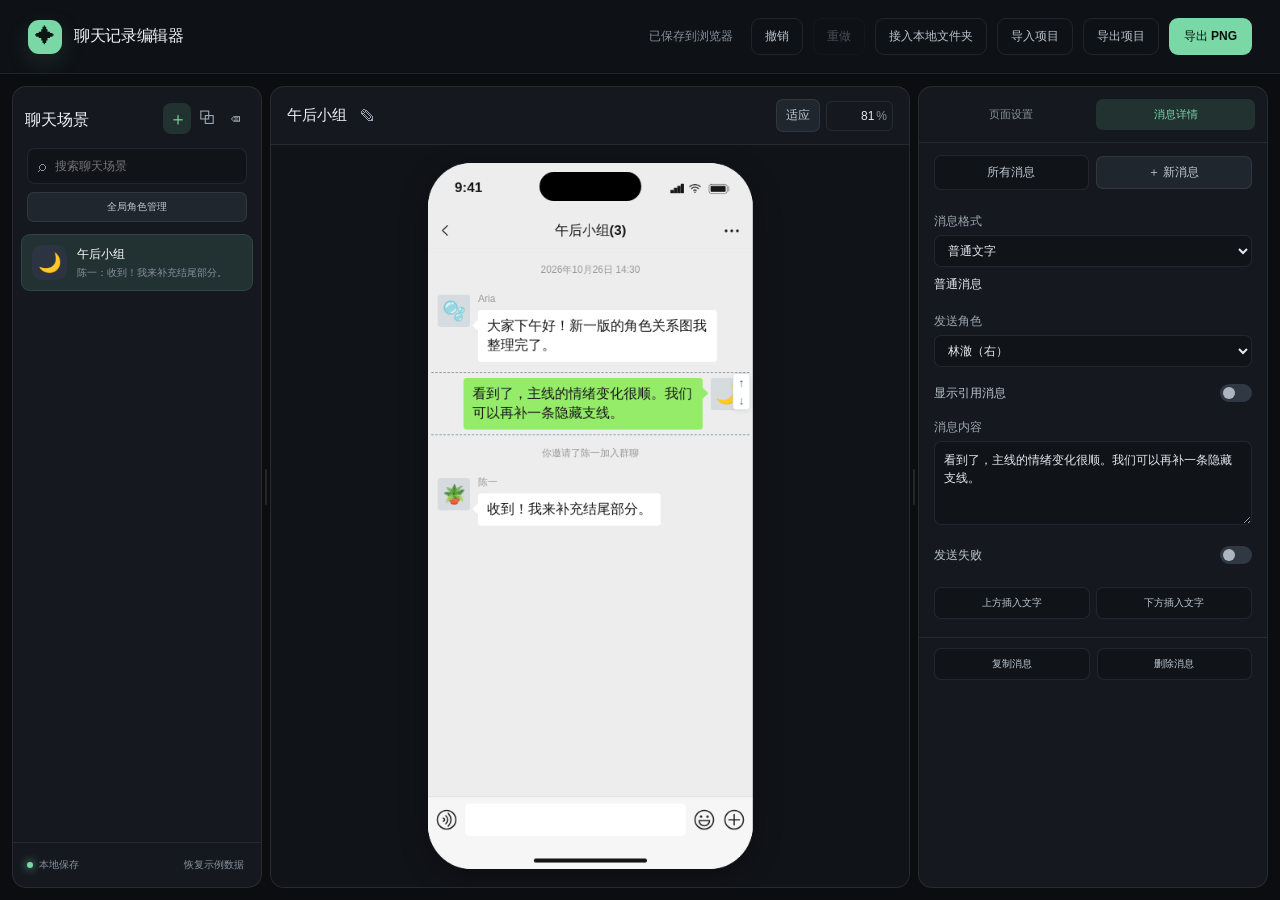
==== chat-editor.html @ 4ddc5165 "feat: publish local chat editor" ====
<!doctype html>
<html lang="zh-CN">
  <head>
    <meta charset="UTF-8" />
    <meta name="viewport" content="width=device-width, initial-scale=1.0" />
    <meta name="theme-color" content="#12161c" />
    <title>聊天记录编辑器 · 本地版</title>
    <link rel="stylesheet" href="./chat-editor.css" />
  </head>
  <body>
    <div id="chat-editor" class="theme-wechat">
      <header class="topbar">
        <div class="brand-lockup">
          <div class="brand-mark">✦</div>
          <div>
            <div class="brand-title">聊天记录编辑器</div>
          </div>
        </div>
        <div class="topbar-actions">
          <span class="save-state" id="save-state">已保存到浏览器</span>
          <button class="ghost-button" id="undo-button" type="button" title="撤销（⌘Z）">撤销</button>
          <button class="ghost-button" id="redo-button" type="button" title="重做（⌘⇧Z）">重做</button>
          <button class="ghost-button" id="connect-project-button" type="button">接入本地文件夹</button>
          <button class="ghost-button" id="import-button" type="button">导入项目</button>
          <button class="ghost-button" id="export-button" type="button">导出项目</button>
          <button class="primary-button" id="export-png-button" type="button">导出 PNG</button>
          <input id="import-file" type="file" accept=".json,.zip,application/json,application/zip" hidden />
        </div>
      </header>

      <main class="workspace">
        <aside class="sidebar panel">
          <div class="panel-heading">
            <div>
              <h2>聊天场景</h2>
            </div>
            <div class="panel-heading-actions"><button class="icon-button accent-icon" id="add-chat" type="button" title="新建聊天">＋</button><button class="icon-button" id="duplicate-chat" type="button" title="复制聊天场景">⧉</button><button class="icon-button" id="delete-chat" type="button" title="删除聊天场景">⌫</button></div>
          </div>
          <div class="sidebar-tools">
            <label class="search-box">
              <span>⌕</span>
              <input id="chat-search" type="search" placeholder="搜索聊天场景" />
            </label>
            <button class="soft-button global-character-button" id="open-global-characters" type="button">全局角色管理</button>
          </div>
          <div id="chat-list" class="chat-list"></div>
          <div class="sidebar-footer">
            <div class="local-note"><span class="status-dot"></span><span>本地保存</span></div>
            <button class="text-button danger-text" id="reset-button" type="button">恢复示例数据</button>
          </div>
        </aside>

        <div class="panel-resizer" data-resize="left" role="separator" aria-label="调整场景栏宽度" aria-orientation="vertical" tabindex="0"></div>
        <section class="stage panel">
          <div class="stage-header"><div class="scene-title-lockup"><h2 id="inspector-chat-title">午后小组</h2><button class="icon-button" id="rename-scene" type="button" aria-label="修改聊天名称">✎</button></div><div class="preview-tools">
              <button class="soft-button" id="fit-preview" type="button">适应</button><label class="zoom-control"><input id="zoom-input" type="number" min="25" max="125" step="5" value="100" aria-label="缩放百分比" /><span>%</span></label>
          </div></div>
          <div class="preview-area">
            <div class="preview-canvas">
            <div id="preview-shell" class="preview-shell">
              <div class="device-frame" aria-label="手机聊天预览">
                <div class="mobile-statusbar" aria-hidden="true">
                  <span class="status-connectivity"><svg viewBox="0 0 20 14"><path d="M1 13V10h3v3zm5 0V7h3v6zm5 0V4h3v9zm5 0V1h3v12z" fill="currentColor"/></svg><svg viewBox="0 0 20 16"><path d="M2 5a12 12 0 0 1 16 0M5 8a8 8 0 0 1 10 0M8 11a3 3 0 0 1 4 0"/><circle cx="10" cy="14" r="1" fill="currentColor" stroke="none"/></svg></span>
                  <span id="preview-clock" class="preview-clock">9:41</span><span class="dynamic-island"></span>
                  <span class="status-battery"><svg viewBox="0 0 29 14"><rect x="1" y="1" width="24" height="12" rx="2.6" opacity=".5"/><rect id="battery-fill" x="3" y="3" width="20" height="8" rx="1" fill="currentColor" stroke="none"/><path d="M27 4v6" opacity=".6"/></svg></span>
                </div>
                <div id="chat-window" class="chat-window">
                  <div class="chat-topbar">
                    <div class="imessage-contact" aria-hidden="true"><span id="imessage-contact-avatar"></span><span class="imessage-contact-name"><b id="imessage-contact-title"></b><span>›</span></span></div>
                    <span class="chat-back" aria-hidden="true"><svg viewBox="0 0 24 24"><path d="m15 3-9 9 9 9"/></svg></span>
                    <div class="chat-heading">
                      <div class="chat-title-row"><strong id="preview-chat-title">午后小组</strong><span id="preview-chat-count" class="member-count">(3)</span></div>
                      <span id="preview-chat-subtitle" class="qq-chat-status">在线</span>
                    </div>
                    <span class="wechat-header-actions" aria-hidden="true"><svg viewBox="0 0 24 24"><circle cx="5" cy="12" r="1.7"/><circle cx="12" cy="12" r="1.7"/><circle cx="19" cy="12" r="1.7"/></svg></span>
                    <span class="qq-header-actions" aria-hidden="true"><svg viewBox="0 0 24 24"><path d="M4 6h16M4 12h16M4 18h16"/></svg></span>
                  </div>
                  <div id="messages" class="messages" aria-live="polite"></div>
                  <form class="wechat-composer" data-composer>
                    <span class="native-icon"><svg viewBox="0 0 28 28"><circle cx="14" cy="14" r="11.5"/><path d="M10 12q3 2 0 4m3-7q5 5 0 10m3-13q7 8 0 16"/></svg></span>
                    <input class="native-input" data-composer-input aria-label="微信消息输入" autocomplete="off" />
                    <span class="native-icon"><svg viewBox="0 0 28 28"><circle cx="14" cy="14" r="11.5"/><circle class="solid" cx="10" cy="10" r="1.6"/><circle class="solid" cx="18" cy="10" r="1.6"/><path d="M7.5 15h13a6.5 6.5 0 0 1-13 0Z"/></svg></span>
                    <span class="native-icon composer-plus"><svg viewBox="0 0 28 28"><circle cx="14" cy="14" r="11.5"/><path d="M14 7.5v13M7.5 14h13"/></svg></span><button class="native-send" type="submit" hidden>发送</button>
                  </form>
                  <form class="qq-composer" data-composer>
                    <div class="qq-input-row"><input class="qq-input" data-composer-input aria-label="QQ消息输入" autocomplete="off" /><button class="native-send" type="submit" hidden>发送</button></div>
                    <div class="qq-input-tools">
                      <span class="native-icon"><svg viewBox="0 0 28 28"><rect x="10" y="3" width="8" height="15" rx="4"/><path d="M6 13v2a8 8 0 0 0 16 0v-2M14 23v4"/></svg></span>
                      <span class="native-icon"><svg viewBox="0 0 28 28"><rect x="3" y="4" width="22" height="20" rx="4"/><circle cx="10" cy="10" r="2.1"/><path d="m4 21 7-7 4 4 5-5 5 6"/></svg></span>
                      <span class="native-icon"><svg viewBox="0 0 28 28"><path d="M10 4h8l2 3h3a2 2 0 0 1 2 2v14a2 2 0 0 1-2 2H5a2 2 0 0 1-2-2V9a2 2 0 0 1 2-2h3Z"/><circle cx="14" cy="16" r="5"/></svg></span>
                      <span class="native-icon"><svg viewBox="0 0 28 28"><rect x="4" y="3" width="20" height="23" rx="3"/><path d="m4 10 10 5 10-5"/><circle cx="14" cy="15" r="2.3" fill="var(--chrome-bg)"/></svg></span>
                      <span class="native-icon"><svg viewBox="0 0 28 28"><circle cx="14" cy="14" r="11.5"/><path d="M9 9v4m10-4v4M8 18q6 6 12 0"/></svg></span>
                      <span class="native-icon"><svg viewBox="0 0 28 28"><circle cx="14" cy="14" r="11.5"/><path d="M14 7v14M7 14h14"/></svg></span>
                    </div>
                  </form>
                  <form class="imessage-composer" data-composer><span class="imessage-add" aria-hidden="true">＋</span><div class="imessage-input-wrap"><input data-composer-input class="imessage-input" aria-label="iMessage 消息输入" placeholder="iMessage" autocomplete="off" /><span class="imessage-audio" aria-hidden="true"><svg viewBox="0 0 24 24"><path d="M3 10v4m4-7v10m4-14v18m4-16v14m4-11v8m4-6v4"/></svg></span><button class="native-send" type="submit" hidden aria-label="发送">↑</button></div></form>
                </div>
                <div class="mobile-safe-area" aria-hidden="true"><span></span></div>
              </div>
            </div>
            </div>
          </div>

        </section>

        <div class="panel-resizer" data-resize="right" role="separator" aria-label="调整编辑栏宽度" aria-orientation="vertical" tabindex="0"></div>
        <aside class="inspector panel">
          <div class="inspector-tabs"><button class="inspector-tab" data-inspector-tab="settings" type="button">页面设置</button><button class="inspector-tab active" data-inspector-tab="message" type="button">消息详情</button></div>
          <div id="message-list-tools" class="message-list-tools"><button class="outline-button" id="open-message-list" type="button">所有消息</button><button class="soft-button" id="add-text-message" type="button">＋ 新消息</button></div>
          <div id="inspector-content" class="inspector-content"></div>
          <div id="settings-footer" class="settings-footer" hidden><button class="outline-button" id="open-character-list" type="button">角色管理</button></div>
        </aside>
      </main>
      <div id="character-modal" class="character-modal" hidden>
        <div class="character-modal-backdrop" data-character-modal-close></div>
        <section class="character-modal-card" role="dialog" aria-modal="true" aria-labelledby="character-modal-title">
          <div class="character-modal-head"><div><h2 id="character-modal-title">角色详情</h2></div><button class="icon-button" data-character-modal-close type="button" aria-label="关闭">×</button></div>
          <div id="character-modal-content"></div>
        </section>
      </div>
      <div id="global-character-modal" class="character-modal" hidden>
        <div class="character-modal-backdrop" data-global-character-close></div>
        <section class="character-modal-card global-character-card" role="dialog" aria-modal="true" aria-labelledby="global-character-title">
          <div class="character-modal-head"><h2 id="global-character-title">全局角色管理</h2><button class="icon-button" data-global-character-close type="button" aria-label="关闭">×</button></div>
          <div id="global-character-list"></div>
          <button class="primary-button global-character-add" id="global-add-character" type="button">＋ 新角色</button>
        </section>
      </div>
      <div id="scene-settings-modal" class="character-modal" hidden>
        <div class="character-modal-backdrop" data-scene-settings-close></div>
        <section class="character-modal-card scene-settings-card" role="dialog" aria-modal="true">
          <div class="character-modal-head"><h2>角色管理</h2><button class="icon-button" data-scene-settings-close type="button" aria-label="关闭">×</button></div>
          
          <div id="scene-settings-content"></div>
        </section>
      </div>
      <div id="message-list-modal" class="character-modal" hidden><div class="character-modal-backdrop" data-message-list-close></div><section class="character-modal-card message-list-card" role="dialog" aria-modal="true" aria-labelledby="message-list-title"><div class="character-modal-head"><h2 id="message-list-title">所有消息</h2><button class="icon-button" data-message-list-close type="button" aria-label="关闭">×</button></div><div class="message-list-actions"><button class="outline-button" id="message-list-select-mode" type="button">选择</button><label><input id="select-all-messages" type="checkbox" hidden /> 全选</label><button class="outline-button danger" id="delete-selected-messages" type="button">删除已选</button></div><div id="all-messages-list"></div></section></div>
      <div id="private-chat-modal" class="character-modal" hidden>
        <div class="character-modal-backdrop"></div>
        <section class="character-modal-card" role="dialog" aria-modal="true"><div class="character-modal-head"><h2>选择私聊角色</h2></div><p class="modal-copy">取消勾选要移出的角色，保留 1–2 位。</p><div id="private-chat-content"></div><div class="button-row"><button class="outline-button" data-private-cancel type="button">取消</button><button class="primary-button" data-private-confirm type="button">确定</button></div></section>
      </div>
      <div id="editor-modal" class="character-modal editor-modal" hidden>
        <div class="character-modal-backdrop" data-editor-modal-close></div>
        <section class="character-modal-card editor-modal-card" role="dialog" aria-modal="true" aria-labelledby="editor-modal-title">
          <div class="character-modal-head"><h2 id="editor-modal-title">提示</h2><button class="icon-button" data-editor-modal-close type="button" aria-label="关闭">×</button></div>
          <div id="editor-modal-content"></div>
          <div id="editor-modal-actions" class="button-row"></div>
        </section>
      </div>
      <div id="png-preview-modal" class="character-modal png-preview-modal" hidden>
        <div class="character-modal-backdrop" data-png-preview-close></div>
        <section class="character-modal-card png-preview-card" role="dialog" aria-modal="true" aria-labelledby="png-preview-title">
          <div class="character-modal-head"><h2 id="png-preview-title">PNG 预览</h2><button class="icon-button" data-png-preview-close type="button" aria-label="关闭">×</button></div>
          <div class="png-preview-frame"><img id="png-preview-image" alt="PNG 预览" /></div>
          <div class="button-row"><button class="outline-button" data-png-preview-close type="button">返回编辑</button><button class="primary-button" id="download-png-confirm" type="button">保存 PNG</button></div>
        </section>
      </div>
      <div id="export-modal" class="character-modal export-modal" hidden>
        <div class="character-modal-backdrop" data-export-modal-close></div>
        <section class="character-modal-card export-card" role="dialog" aria-modal="true" aria-labelledby="export-modal-title">
          <div class="character-modal-head"><h2 id="export-modal-title">导出图片</h2><button class="icon-button" data-export-modal-close type="button" aria-label="关闭">×</button></div>
          <div class="export-mode-row">
            <button class="export-mode active" data-export-kind="single" type="button">单页 PNG</button>
            <button class="export-mode" data-export-kind="pages" type="button">连续截图</button>
            <button class="export-mode" data-export-kind="long" type="button">完整长图</button>
          </div>
          <div id="export-status" class="export-status"></div>
          <div id="export-pages" class="export-pages" hidden></div>
          <div class="export-actions"><button class="outline-button" data-export-modal-close type="button">返回编辑</button><button class="outline-button" id="export-reset-offsets" type="button" hidden>恢复自动分页</button><button class="primary-button" id="export-run" type="button">生成预览</button><button class="primary-button" id="export-download-single" type="button" hidden>保存 PNG</button><button class="primary-button" id="export-download-zip" type="button" hidden>保存 ZIP</button><button class="primary-button" id="export-download-long" type="button" hidden>保存长图</button></div>
        </section>
      </div>
      <div id="export-detail-modal" class="character-modal export-detail-modal" hidden>
        <div class="character-modal-backdrop" data-export-detail-close></div>
        <section class="character-modal-card export-detail-card" role="dialog" aria-modal="true" aria-labelledby="export-detail-title">
          <div class="character-modal-head"><h2 id="export-detail-title">截图预览</h2><div class="export-detail-navigation"><button class="icon-button" id="export-detail-prev" type="button" aria-label="上一张">‹</button><button class="icon-button" id="export-detail-next" type="button" aria-label="下一张">›</button><button class="icon-button" data-export-detail-close type="button" aria-label="关闭">×</button></div></div>
          <div id="export-detail-viewport" class="export-detail-viewport"><div id="export-live-preview" class="export-live-preview"></div></div>
          <div class="export-detail-actions"><button class="outline-button" data-export-detail-close type="button">返回缩略图</button><button class="primary-button" id="export-apply-position" type="button">应用当前位置</button></div>
        </section>
      </div>
    </div>
    <script src="./vendor/html2canvas/html2canvas.min.js"></script>
    <script src="./vendor/jszip/jszip.min.js"></script>
    <script src="./chat-editor.js"></script>
  </body>
</html>
---- chat-editor.css ----
:root {
  color-scheme: dark;
  font-family: Inter, ui-sans-serif, -apple-system, BlinkMacSystemFont, "PingFang SC", "Microsoft YaHei", sans-serif;
  background: #0b0d10;
  color: #eef2f6;
  font-synthesis: none;
}

* { box-sizing: border-box; }
body { margin: 0; min-width: 940px; background: #0b0d10; }
button, input, textarea, select { font: inherit; }
button { cursor: pointer; }

#chat-editor {
  --accent: #79d8a6;
  --accent-strong: #4caf7d;
  --accent-soft: rgba(121, 216, 166, .13);
  --app-bg: #0b0d10;
  --panel-bg: #15191f;
  --panel-raised: #1b2129;
  --panel-border: rgba(255,255,255,.08);
  --muted: #87909c;
  min-height: 100vh;
  background: var(--app-bg);
}


.topbar { height: 74px; display: flex; align-items: center; justify-content: space-between; padding: 0 28px; border-bottom: 1px solid var(--panel-border); background: rgba(15,18,23,.9); }
.brand-lockup, .topbar-actions, .stage-toolbar, .stage-tools, .panel-heading, .chat-title-row, .sidebar-footer, .message-actions { display: flex; align-items: center; }
.brand-lockup { gap: 12px; }
.brand-mark { width: 34px; height: 34px; display: grid; place-items: center; border-radius: 11px; color: #0c1711; background: var(--accent); font-size: 20px; box-shadow: 0 8px 24px var(--accent-soft); }
.brand-title { font-weight: 800; letter-spacing: -.02em; }
.brand-subtitle, .eyebrow { color: var(--muted); font-size: 10px; letter-spacing: .15em; font-weight: 700; }
.topbar-actions { gap: 10px; }
.save-state { color: var(--muted); font-size: 12px; margin-right: 8px; }
.ghost-button, .primary-button, .soft-button, .icon-button, .text-button { border: 0; color: inherit; transition: .18s ease; }
.ghost-button { padding: 9px 13px; border: 1px solid var(--panel-border); border-radius: 9px; background: transparent; color: #b9c2cc; font-size: 12px; }
.ghost-button:hover, .icon-button:hover { background: rgba(255,255,255,.08); color: #fff; }
.primary-button { padding: 10px 15px; border-radius: 9px; color: #08110b; background: var(--accent); font-size: 12px; font-weight: 800; }
.primary-button:hover { background: #a2ebbf; transform: translateY(-1px); }
.workspace { height: calc(100dvh - 74px); min-height: 500px; display: grid; grid-template-columns: var(--left-width, 250px) 8px minmax(340px, 1fr) 8px var(--right-width, 350px); padding: 12px; }
.panel { background: var(--panel-bg); border: 1px solid var(--panel-border); border-radius: 14px; overflow: hidden; }
.sidebar, .inspector { display: flex; flex-direction: column; min-height: 0; }
.panel-heading { padding: 16px 12px 14px; justify-content: space-between; }
h1, h2, p { margin: 0; }
h1 { font-size: 19px; letter-spacing: -.02em; }
h2 { font-size: 16px; margin-top: 4px; }
.icon-button { width: 31px; height: 31px; display: grid; place-items: center; border-radius: 8px; background: transparent; color: #9ba5b1; font-size: 18px; }
.accent-icon { background: var(--accent-soft); color: var(--accent); }
.sidebar-tools { padding: 0 14px 12px; }
.search-box { display: flex; align-items: center; gap: 7px; padding: 8px 10px; border: 1px solid var(--panel-border); border-radius: 8px; color: var(--muted); background: #101318; }
.search-box input { width: 100%; border: 0; outline: 0; color: #e5eaf0; background: transparent; font-size: 12px; }
.global-character-button { width: 100%; margin-top: 8px; }
.chat-list { flex: 1; overflow-y: auto; padding: 0 8px; }
.chat-card { display: flex; align-items: center; gap: 10px; padding: 10px; margin-bottom: 3px; border-radius: 9px; color: #bdc6d0; text-align: left; border: 1px solid transparent; background: transparent; }
.chat-card:hover { background: rgba(255,255,255,.045); }
.chat-card.active { color: #fff; border-color: var(--accent-soft); background: var(--accent-soft); }
.avatar { width: 35px; height: 35px; display: grid; flex: 0 0 auto; place-items: center; overflow: hidden; border-radius: 10px; background: #2b3440; font-size: 19px; }
.avatar.small { width: 28px; height: 28px; border-radius: 8px; font-size: 15px; }
.avatar img { width: 100%; height: 100%; object-fit: cover; }
.chat-card-copy { min-width: 0; flex: 1; }
.chat-card-title { overflow: hidden; font-size: 12px; font-weight: 700; text-overflow: ellipsis; white-space: nowrap; }
.chat-card-meta { overflow: hidden; margin-top: 3px; color: var(--muted); font-size: 10px; text-overflow: ellipsis; white-space: nowrap; }
.sidebar-footer { justify-content: space-between; gap: 8px; padding: 12px 14px; border-top: 1px solid var(--panel-border); }
.local-note { display: flex; align-items: center; gap: 6px; color: var(--muted); font-size: 10px; }
.status-dot { width: 6px; height: 6px; border-radius: 50%; background: var(--accent); box-shadow: 0 0 9px var(--accent); }
.text-button { padding: 3px; background: transparent; color: var(--muted); font-size: 10px; }
.text-button:hover { color: #fff; }
.danger-text:hover { color: #ff8e8e; }

.stage { position: relative; display: flex; flex-direction: column; min-width: 0; }
.stage-toolbar { justify-content: space-between; padding: 18px 21px; border-bottom: 1px solid var(--panel-border); }
.stage-tools { gap: 7px; }
.zoom-control { display: flex; align-items: center; gap: 8px; margin-right: 8px; color: var(--muted); font-size: 10px; }
.zoom-control input { width: 92px; accent-color: var(--accent); }
.zoom-control output { width: 34px; color: #cbd3db; text-align: right; }
/* Native chat surfaces, measured against Tencent's App Store screenshots. */
.preview-area { --preview-scale: 1; display: flex; flex: 1; min-height: 0; margin-top: 54px; overflow: auto; overflow-anchor: none; background: #101318; overscroll-behavior: contain; }
.preview-canvas { flex: 1 0 auto; display: grid; place-items: center; min-width: calc(402px * var(--preview-scale) + 36px); min-height: calc(874px * var(--preview-scale) + 36px); padding: 18px; }
.preview-shell { width: calc(402px * var(--preview-scale)); height: calc(874px * var(--preview-scale)); }
.preview-shell > .device-frame { transform: scale(var(--preview-scale)); transform-origin: top left; }
.device-frame { --chrome-bg: #ededed; --native-bg: #ededed; --native-radius: 4px; width: 402px; height: 874px; border-radius: 54px; display: flex; flex-direction: column; overflow: hidden; color: #181818; background: var(--chrome-bg); font-family: -apple-system, BlinkMacSystemFont, "PingFang SC", "Microsoft YaHei", sans-serif; box-shadow: 0 8px 36px #0005; color-scheme: light; }
.mobile-statusbar { position: relative; height: 62px; flex: none; background: var(--chrome-bg); font-size: 16px; font-weight: 600; }
.status-connectivity, .status-battery { display: flex; align-items: center; gap: 4px; }
.status-battery { justify-self: end; font-weight: 400; }
.mobile-statusbar svg { height: 12px; width: 17px; stroke: currentColor; stroke-width: 1.7; fill: none; stroke-linecap: round; }
.status-battery svg { width: 27px; height: 13px; stroke-width: 1; }
.chat-window { display: flex; flex: 1; flex-direction: column; min-height: 0; background: var(--native-bg); }
.chat-topbar { position: relative; display: flex; align-items: center; height: 44px; flex: none; padding: 0 14px; background: var(--chrome-bg); border-bottom: 1px solid #00000004; }
.chat-back { display: flex; align-items: center; flex: none; }
.chat-back svg { width: 16px; height: 23px; fill: none; stroke: currentColor; stroke-width: 1.7; stroke-linecap: round; stroke-linejoin: round; }
.chat-heading { min-width: 0; }
.chat-title-row { display: flex; align-items: center; gap: 0; }
.chat-title-row strong { overflow: hidden; text-overflow: ellipsis; white-space: nowrap; font-size: 17px; font-weight: 600; }
.member-count { flex: none; font-size: 17px; font-weight: 600; }
.wechat-header-actions, .qq-header-actions { display: flex; align-items: center; flex: none; margin-left: auto; }
.wechat-header-actions svg { width: 24px; height: 24px; fill: currentColor; }
.qq-header-actions svg { width: 25px; height: 25px; fill: none; stroke: currentColor; stroke-width: 1.7; stroke-linecap: round; }
.qq-header-actions, .qq-chat-status { display: none; }
.messages { min-height: 0; flex: 1; overflow-y: auto; padding: 14px 12px 24px; background-color: var(--native-bg); scrollbar-width: none; }
.messages::-webkit-scrollbar { display: none; }
.messages.wallpaper-none { background-image: none; }
.messages.wallpaper-dots { background-image: radial-gradient(#00000012 .7px, transparent .7px); background-size: 16px 16px; }
.messages.wallpaper-soft { background-image: linear-gradient(145deg, #ffffff45, #00000006); }
.bubble-row { position: relative; display: flex; align-items: flex-start; gap: 10px; margin: 0 0 20px; }
.bubble-row.right { flex-direction: row-reverse; }
.messages .avatar.small { width: 40px; height: 40px; font-size: 23px; border-radius: 4px; background: #d5dbdf; }
.messages .avatar-placeholder { display: none; }
.bubble-wrap { min-width: 0; max-width: calc(100% - 100px); }
.bubble-row.right .bubble-wrap { display: flex; align-items: flex-end; flex-direction: column; }
.sender-name { margin: -3px 0 5px; color: #999; font-size: 12px; line-height: 17px; }
.bubble { position: relative; width: fit-content; max-width: 100%; min-height: 40px; padding: 8px 11px; border-radius: var(--bubble-radius, var(--native-radius)); background: var(--bubble-bg, #fff); color: var(--bubble-text, #181818); white-space: pre-wrap; overflow-wrap: anywhere; font-size: var(--message-size, 17px); line-height: 24px; font-weight: 400; box-shadow: none; }
.time-divider, .system-notice { display: flex; justify-content: center; margin: 3px 0 22px; color: #999; font-size: 12px; line-height: 18px; text-align: center; }
.system-notice { padding: 0 24px; }
.system-notice span { background: none; }
.message-select { cursor: pointer; }
.message-select:hover .bubble { outline: 1px dashed #77869070; outline-offset: 3px; }
.message-select.selected .bubble { outline: none; }
.time-divider:hover span, .system-notice:hover span { outline: 1px dashed #778690a0; outline-offset: 4px; }
.native-icon { display: flex; align-items: center; justify-content: center; flex: none; color: #242424; }
.native-icon svg { width: 28px; height: 28px; fill: none; stroke: currentColor; stroke-width: 1.6; stroke-linecap: round; stroke-linejoin: round; }
.native-icon .solid { fill: currentColor; stroke: none; }
.wechat-composer { height: 56px; flex: none; display: flex; align-items: center; gap: 9px; padding: 7px 9px; border-top: 1px solid #dedede; background: #f6f6f6; }
.native-input { flex: 1; height: 40px; min-width: 0; padding: 0 10px; border: 0; outline: 0; border-radius: 5px; color: #181818; background: #fff; font-size: 17px; }
.qq-composer { display: none; }
.mobile-safe-area { display: flex; justify-content: center; align-items: flex-end; height: 34px; padding-bottom: 8px; flex: none; background: #f6f6f6; }
.mobile-safe-area > span { width: 140px; height: 5px; border-radius: 3px; background: #141414; }
.stage-footer { display: flex; align-items: center; justify-content: space-between; gap: 12px; padding: 13px 18px; border-top: 1px solid var(--panel-border); }
.stage-hint { color: var(--muted); font-size: 10px; }
.message-actions { gap: 6px; }
.soft-button { padding: 7px 9px; border: 1px solid var(--panel-border); border-radius: 7px; background: #20262e; color: #bfc8d2; font-size: 10px; }
.soft-button:hover { border-color: var(--accent); color: #fff; background: var(--accent-soft); }
.stage-add-select { height: 30px; padding: 0 9px; border: 1px solid var(--panel-border); border-radius: 7px; outline: 0; color: #bec7d0; background: #20262e; font-size: 10px; }

.inspector-heading { display: flex; align-items: center; justify-content: space-between; gap: 10px; padding: 15px 16px; border-bottom: 1px solid var(--panel-border); }
.inspector-heading h2 { min-width: 0; overflow: hidden; text-overflow: ellipsis; white-space: nowrap; }
.inspector-tabs { display: flex; gap: 3px; padding: 0 12px 10px; border-bottom: 1px solid var(--panel-border); }
.inspector-tab { flex: 1; padding: 8px 5px; border: 0; border-radius: 7px; background: transparent; color: var(--muted); font-size: 11px; }
.inspector-tab:hover { color: #fff; }
.inspector-tab.active { color: var(--accent); background: var(--accent-soft); font-weight: 700; }
.inspector-content { flex: 1; overflow-y: auto; padding: 14px 15px 22px; }
.section { padding: 0 0 16px; margin-bottom: 16px; border-bottom: 1px solid var(--panel-border); }
.section:last-child { border-bottom: 0; }
.section-title { display: flex; align-items: center; justify-content: space-between; margin-bottom: 11px; color: #e9edf1; font-size: 11px; font-weight: 800; }
.field { display: block; margin: 9px 0; }
.field > span, .field-label { display: block; margin-bottom: 5px; color: #9da7b2; font-size: 10px; }
.input, .select, .textarea { width: 100%; border: 1px solid var(--panel-border); outline: 0; border-radius: 7px; background: #101419; color: #e5eaf0; font-size: 12px; }
.input, .select { height: 32px; padding: 0 9px; }
.textarea { min-height: 84px; padding: 9px; resize: vertical; line-height: 1.5; }
.input:focus, .select:focus, .textarea:focus { border-color: var(--accent); box-shadow: 0 0 0 3px var(--accent-soft); }
.two-col { display: grid; grid-template-columns: 1fr 1fr; gap: 8px; }
.theme-picker { display: grid; grid-template-columns: 1fr 1fr; gap: 7px; }
.theme-choice { padding: 9px; border: 1px solid var(--panel-border); border-radius: 8px; color: #bbc4cd; background: #101419; text-align: left; font-size: 11px; }
.theme-choice strong { display: block; margin-bottom: 4px; color: #fff; font-size: 12px; }
.theme-choice.active { border-color: var(--accent); background: var(--accent-soft); }
.theme-chip { display: inline-block; width: 7px; height: 7px; margin-right: 5px; border-radius: 50%; background: var(--chip); }
.range-row { display: grid; grid-template-columns: 1fr 40px; align-items: center; gap: 8px; }
.range-row input[type=range] { width: 100%; accent-color: var(--accent); }
.range-value { color: var(--accent); font-size: 10px; text-align: right; }
.toggle-row { display: flex; align-items: center; justify-content: space-between; gap: 10px; padding: 6px 0; color: #bbc4ce; font-size: 11px; }
.toggle { position: relative; width: 32px; height: 18px; }
.toggle input { opacity: 0; width: 0; height: 0; }
.toggle span { position: absolute; inset: 0; border-radius: 99px; background: #303943; transition: .15s; }
.toggle span::after { content: ""; position: absolute; width: 12px; height: 12px; top: 3px; left: 3px; border-radius: 50%; background: #adb6c0; transition: .15s; }
.toggle input:checked + span { background: var(--accent-strong); }
.toggle input:checked + span::after { transform: translateX(14px); background: #fff; }
.button-row { display: flex; gap: 7px; }
.button-row > button { flex: 1; }
.outline-button { padding: 8px; border: 1px solid var(--panel-border); border-radius: 7px; background: #101419; color: #bec7d0; font-size: 10px; }
.outline-button:hover { border-color: var(--accent); color: #fff; }
.outline-button.danger:hover { border-color: #ef7777; color: #ff9d9d; }
.character-card { padding: 10px; margin-bottom: 8px; border: 1px solid var(--panel-border); border-radius: 9px; background: #101419; }
.character-card-head { display: flex; align-items: center; justify-content: space-between; margin-bottom: 8px; }
.character-identity { display: flex; align-items: center; gap: 7px; min-width: 0; }
.character-identity strong { overflow: hidden; color: #e8edf2; font-size: 11px; text-overflow: ellipsis; white-space: nowrap; }
.delete-mini { border: 0; background: transparent; color: #77818d; font-size: 13px; }
.delete-mini:hover { color: #ff8c8c; }
.color-input { width: 100%; height: 30px; padding: 2px; border: 1px solid var(--panel-border); border-radius: 7px; background: #101419; }
.empty-state { padding: 25px 10px; color: var(--muted); text-align: center; font-size: 11px; line-height: 1.6; }
.callout { padding: 9px 10px; border-radius: 7px; color: #9da8b2; background: var(--accent-soft); font-size: 10px; line-height: 1.5; }
.character-list { display: flex; flex-direction: column; gap: 5px; }
.character-list-row { display: flex; align-items: center; gap: 8px; min-height: 48px; padding: 7px 8px; border: 1px solid var(--panel-border); border-radius: 8px; background: #101419; cursor: pointer; }
.character-list-row:hover { border-color: var(--accent); background: var(--accent-soft); }
.character-list-name { min-width: 0; flex: 1; }
.character-list-name strong, .character-list-name small { display: block; overflow: hidden; text-overflow: ellipsis; white-space: nowrap; }
.character-list-name strong { color: #e8edf2; font-size: 11px; }
.character-list-name small { margin-top: 2px; color: var(--muted); font-size: 9px; }
.compact-toggle { position: relative; width: 27px; height: 16px; flex: 0 0 auto; }
.compact-toggle input { opacity: 0; width: 0; height: 0; }
.compact-toggle span { position: absolute; inset: 0; border-radius: 99px; background: #303943; }
.compact-toggle span::after { content: ""; position: absolute; top: 3px; left: 3px; width: 10px; height: 10px; border-radius: 50%; background: #adb6c0; transition: .15s; }
.compact-toggle input:checked + span { background: var(--accent-strong); }
.compact-toggle input:checked + span::after { transform: translateX(11px); background: #fff; }
.side-toggle { width: 27px; height: 24px; padding: 0; border: 1px solid var(--panel-border); border-radius: 6px; color: #fff; background: transparent; font-size: 14px; }
.side-toggle.right { color: #95ec69; }
.theme-qq .side-toggle.right { color: #009fff; }
.failed-mark { position: absolute; top: 50%; right: -27px; display: flex; align-items: center; justify-content: center; width: 18px; height: 18px; transform: translateY(-50%); border-radius: 50%; color: #fff; background: #f04c42; font: 700 13px/18px -apple-system, sans-serif; text-align: center; }
.bubble-row.right .failed-mark { right: auto; left: -27px; }

.emoji-message { font-size: 43px; line-height: 1; }
.sticker-message { display: flex; flex-direction: column; align-items: center; gap: 2px; min-width: 92px; }
.sticker-art { font-size: 66px; line-height: 1; }
.sticker-message img { display: block; width: 120px; max-height: 150px; object-fit: contain; }
.media-message { position: relative; width: 170px; min-height: 100px; overflow: hidden; border-radius: 4px; background: transparent; }
.media-message img { display: block; width: 100%; max-height: 190px; object-fit: cover; }
.media-placeholder { display: grid; min-height: 100px; place-items: center; color: #7d8790; font-size: 12px; }
.play-mark { position: absolute; top: 50%; left: 50%; display: grid; width: 36px; height: 36px; place-items: center; transform: translate(-50%, -50%); border-radius: 50%; color: #fff; background: #0008; font-size: 17px; }
.poke-message { color: #6f7780; font-size: 13px; }
.voice-message { display: flex; align-items: center; gap: 10px; min-width: 72px; }
.voice-wave { width: 20px; height: 22px; fill: none; stroke: currentColor; stroke-width: 1.8; stroke-linecap: round; transform: none; }
.voice-message b { font-size: 15px; font-weight: 500; }
.voice-unread { position: absolute; right: -14px; top: 50%; width: 8px; height: 8px; transform: translateY(-50%); border-radius: 50%; background: #f04c42; }
.voice-transcript { max-width: 220px; margin-top: 8px; padding: 7px 9px; border-radius: 4px; color: #5c6871; background: #fff; font-size: 11px; line-height: 1.5; }
.upload-preview { max-width: 160px; max-height: 130px; overflow: hidden; margin: 8px 0; border-radius: 6px; }
.upload-preview img { display: block; width: 100%; object-fit: cover; }
.field-help { display: block; margin-top: 5px; color: var(--muted); font-size: 10px; line-height: 1.4; }
.character-modal[hidden] { display: none; }
.character-modal { position: fixed; z-index: 200; inset: 0; display: grid; place-items: center; }
.character-modal-backdrop { position: absolute; inset: 0; background: #0009; backdrop-filter: blur(5px); }
.character-modal-card { position: relative; width: min(390px, calc(100vw - 30px)); max-height: calc(100vh - 40px); overflow-y: auto; padding: 18px; border: 1px solid var(--panel-border); border-radius: 14px; background: var(--panel-bg); box-shadow: 0 24px 80px #0008; }
.character-modal-head { display: flex; align-items: flex-start; justify-content: space-between; margin-bottom: 16px; }
.character-detail-avatar { display: flex; justify-content: center; margin-bottom: 12px; }
.detail-avatar { width: 76px; height: 76px; border-radius: 14px; font-size: 42px; }

/* WeChat iOS: small uniform corners + short triangle on the avatar side. */
.theme-wechat .chat-heading { position: absolute; left: 46px; right: 46px; text-align: center; }
.theme-wechat .chat-title-row { justify-content: center; }
.theme-wechat .bubble::before { content: ""; position: absolute; top: 14px; left: -5px; width: 10px; height: 10px; background: var(--bubble-bg, #fff); transform: rotate(45deg); border-radius: 1px; }
.theme-wechat .bubble-row.right .bubble::before { right: -5px; left: auto; }

/* QQ iOS: white top bar, left-aligned name/status, blue rounded bubbles.
   The input is a full-width row ABOVE six monochrome action icons. */
.theme-qq .device-frame { --chrome-bg: #f5f5f5; --native-bg: #f1f1f1; --native-radius: 12px; }
.theme-qq .chat-topbar { height: 56px; padding: 0 14px; }
.theme-qq .chat-heading { margin-left: 13px; flex: 1; }
.theme-qq .chat-title-row { gap: 4px; }
.theme-qq .member-count { font-size: 15px; }
.theme-qq .chat-title-row strong { font-weight: 500; }
.theme-qq .qq-chat-status { display: block; font-size: 11px; line-height: 16px; margin-top: 1px; }
.theme-qq .device-frame[data-chat-type="private"] .qq-chat-status::before { content: ""; display: inline-block; width: 7px; height: 7px; margin-right: 4px; border-radius: 50%; background: #00d984; }
.theme-qq .wechat-header-actions { display: none; }
.theme-qq .qq-header-actions { display: flex; }
.theme-qq .messages .avatar.small { border-radius: 50%; }
.theme-qq .bubble { padding: 8px 12px; }
.theme-qq .wechat-composer { display: none; }
.theme-qq .qq-composer { display: flex; flex-direction: column; flex: none; gap: 13px; padding: 10px 12px 12px; background: #f5f5f5; }
.theme-qq .qq-input { width: 100%; min-width: 0; height: 38px; flex: 1; padding: 0 10px; border: 0; outline: 0; color: #181818; background: #fff; border-radius: 7px; font-size: 17px; }
.theme-qq .qq-input-tools { display: flex; align-items: center; justify-content: space-between; padding: 0 4px; }
.theme-qq .native-icon svg { width: 27px; height: 27px; stroke-width: 1.8; }
.theme-qq .mobile-safe-area { background: #f5f5f5; }

@media (max-width: 1180px) {
  body { min-width: 0; }
  #chat-editor { --left-width: 220px; --right-width: 310px; }
  .topbar { padding: 0 18px; }
  .save-state { display: none; }
}


/* Workspace controls */
.panel-heading-actions { display: flex; gap: 1px; }
.panel-heading-actions .icon-button { width: 28px; }
.panel-resizer { position: relative; cursor: col-resize; touch-action: none; border-radius: 8px; }
.panel-resizer::after { content: ""; position: absolute; width: 2px; height: 36px; top: calc(50% - 18px); left: 3px; border-radius: 2px; background: #ffffff1c; }
.panel-resizer:hover, .panel-resizer:focus-visible { background: var(--accent-soft); outline: none; }
.panel-resizer:hover::after { background: var(--accent); }
.resizing-panels, .resizing-panels * { cursor: col-resize !important; user-select: none; }
.preview-tools { position: absolute; z-index: 5; top: 12px; right: 14px; display: flex; align-items: center; gap: 6px; padding: 5px; border-radius: 10px; background: #15191fee; }
.preview-tools .soft-button, .stage-add-select { font-size: 12px; }
.zoom-control { gap: 2px; margin: 0; padding: 0 5px; height: 30px; border: 1px solid var(--panel-border); border-radius: 6px; font-size: 12px; }
.zoom-control input { width: 42px; padding: 3px 0; outline: 0; border: 0; background: transparent; color: #e5eaf0; text-align: right; appearance: textfield; }
.zoom-control input::-webkit-inner-spin-button, .zoom-control input::-webkit-outer-spin-button { appearance: none; margin: 0; }
.chat-card { width: 100%; }
.chat-card-title, .chat-card-meta { display: block; }
.field > span, .field-label, .section-title, .toggle-row { font-size: 12px; }
button:disabled { cursor: default; opacity: .35; }
.settings-modal-tabs { display: flex; gap: 6px; margin-bottom: 18px; }
.scene-settings-card { width: min(460px, calc(100vw - 30px)); }
#character-modal { z-index: 210; }
#private-chat-modal { z-index: 220; }
.modal-copy { color: #c6ced8; font-size: 14px; line-height: 1.5; margin-bottom: 16px; }
.private-character-list { display: grid; gap: 8px; margin: 16px 0 22px; }
.private-character-option { display: flex; align-items: center; gap: 12px; padding: 12px; border: 1px solid var(--panel-border); border-radius: 8px; cursor: pointer; }
.private-character-option > span { display: flex; align-items: center; gap: 10px; font-size: 14px; }
.private-character-option input { accent-color: var(--accent); }
.upload-button { position: relative; display: flex !important; align-items: center; justify-content: center; height: 36px; overflow: hidden; border: 1px solid var(--panel-border); border-radius: 7px; color: #e0e7ee !important; background: #20262e; font-size: 12px; cursor: pointer; }
.upload-button:hover, .upload-button:focus-within { border-color: var(--accent); }
.upload-button input { position: absolute; inset: 0; width: 100%; height: 100%; opacity: 0; cursor: pointer; }

/* iPhone 17 Pro display proportions and safe areas. */
.dynamic-island { position: absolute; top: 11px; left: 50%; width: 126px; height: 36px; transform: translateX(-50%); border-radius: 24px; background: #000; }
.preview-clock { position: absolute; left: 32px; top: 22px; line-height: 20px; }
.status-connectivity { position: absolute; right: 64px; top: 25px; gap: 6px; }
.status-battery { position: absolute; right: 28px; top: 25px; }
.mobile-statusbar .status-connectivity svg { height: 13px; width: 17px; }
.mobile-statusbar .status-battery svg { height: 14px; width: 27px; }
.wechat-composer, .qq-composer { margin: 0; }
.native-send { flex: none; height: 34px; padding: 0 10px; border: 0; border-radius: 5px; color: #fff; background: #07c160; font-size: 15px; font-weight: 500; }
.native-send[hidden] { display: none; }
.wechat-composer.has-draft .composer-plus { display: none; }
.qq-input-row { display: flex; align-items: center; gap: 8px; }
.theme-qq .native-send { background: #009fff; }

/* Selection and order are editor overlays, outside the message content. */
.message-select { position: relative; }
.message-select.selected::before, .message-select.selected::after, .message-select.drop-before::before, .message-select.drop-after::after { content: ""; position: absolute; z-index: 1; left: -8px; right: -8px; border-top: 1px dashed #7c8f9a; pointer-events: none; }
.message-select.selected::before, .message-select.drop-before::before { top: -7px; }
.message-select.selected::after, .message-select.drop-after::after { bottom: -7px; }
.message-select.drop-before::before, .message-select.drop-after::after { border-top: 2px solid #07c160; }
.message-select.dragging { opacity: .45; }
.message-reorder-controls { display: none; position: absolute; z-index: 3; top: -6px; right: -9px; flex-direction: column; border: 1px solid #d5dbdf; border-radius: 5px; background: #fff; overflow: hidden; box-shadow: 0 2px 6px #0001; }
.message-select.selected > .message-reorder-controls { display: flex; }
.message-reorder-controls button { display: grid; place-items: center; width: 20px; height: 22px; padding: 0; border: 0; background: #fff; color: #44515a; font-size: 14px; line-height: 1; }
.message-reorder-controls button:hover { background: #e7edf0; }
.message-payload { position: relative; width: fit-content; max-width: 100%; }
.bubble-row.right .message-payload { align-self: flex-end; }
.bubble-wrap { max-width: calc(100% - 82px); }
.notice-content { position: relative; }
.notice-content .failed-mark { position: static; display: inline-flex; vertical-align: middle; margin: 0 6px 0 0; transform: none; width: 15px; height: 15px; font-size: 11px; line-height: 15px; }
.qq-poke-hand { display: inline-block; vertical-align: -4px; width: 20px; height: 20px; object-fit: contain; }
.bubble.media-bubble, .theme-qq .bubble.media-bubble { padding: 0; min-height: 0; background: transparent; border-radius: 0; }
.theme-wechat .bubble.media-bubble::before { display: none; }
.message-select:hover .media-bubble { outline: none; }
.redpacket-bubble, .theme-qq .redpacket-bubble { width: 232px; max-width: 100%; padding: 0; border-radius: 5px; }
.redpacket-message { overflow: hidden; border-radius: inherit; color: #fff; }
.redpacket-main { display: flex; align-items: center; gap: 10px; min-height: 82px; padding: 14px 12px; }
.redpacket-main b { font-size: 16px; line-height: 22px; font-weight: 400; }
.redpacket-icon { flex: none; width: 32px; height: 40px; }
.redpacket-footer { padding: 3px 12px; border-top: 1px solid #fff3; color: #a8a8a8; background: #fff; font-size: 11px; line-height: 18px; }
.redpacket-cover-image { display: block; width: 100%; height: 104px; object-fit: cover; }
.voice-message { justify-content: space-between; gap: 8px; min-width: 68px; max-width: 100%; }
.bubble-row.right .voice-message { flex-direction: row-reverse; }
.bubble-row.right .voice-wave { transform: scaleX(-1); }
.voice-transcript { font-size: 15px; color: #181818; line-height: 22px; }


/* iMessage uses a white system surface, blue outgoing bubbles and the native
   compact composer treatment. */
.theme-imessage .device-frame { --chrome-bg: #f7f7f8; --native-bg: #fff; --native-radius: 18px; }
.theme-imessage .chat-topbar { background: #f7f7f8; }
.theme-imessage .chat-heading { position: absolute; left: 46px; right: 46px; text-align: center; }
.theme-imessage .chat-title-row { justify-content: center; }
.theme-imessage .wechat-header-actions { display: none; }
.theme-imessage .qq-header-actions { display: flex; }
.theme-imessage .chat-title-row strong { font-size: 16px; }
.theme-imessage .messages { background: #fff; }
.theme-imessage .messages .avatar.small { border-radius: 50%; }
.theme-imessage .bubble { border-radius: 18px; padding: 8px 13px; }
.theme-imessage .bubble::before { display: none; }
.theme-imessage .bubble-row.right .bubble { background: #0a84ff; color: #fff; }
.theme-imessage .bubble-row.left .bubble { background: #e9e9eb; color: #111; }
.theme-imessage .wechat-composer { background: #f7f7f8; }
.theme-imessage .native-input { border: 1px solid #c7c7cc; border-radius: 18px; }
.theme-imessage .native-send { background: #0a84ff; border-radius: 50%; padding: 0; width: 34px; }
.theme-imessage .wechat-composer .native-icon:first-child { display: none; }
.theme-imessage .qq-composer { display: none; }

/* Keep the preview centered while the scaled phone is transformed. */
.preview-shell, .preview-shell > .device-frame { will-change: transform; }
.preview-shell > .device-frame { transition: transform .12s cubic-bezier(.22,.61,.36,1); }
.preview-area.is-panning { cursor: grabbing; }

/* Native drag ghost is hidden; the real row remains in place and fades into a
   gray movable state while the pointer moves between rows. */
.message-select.dragging { opacity: .86; filter: none; transform: none; transition: none; box-shadow: 0 10px 24px #0002; }
.message-drag-placeholder { display: block; flex: none; visibility: hidden; pointer-events: none; }
.drag-proxy { position: fixed !important; z-index: 1000; pointer-events: none; opacity: .72; filter: grayscale(.25); transform: scale(.985); box-shadow: 0 12px 30px #0005; transition: left .04s linear, top .04s linear; }
body.message-pointer-dragging, body.message-pointer-dragging * { user-select: none !important; cursor: grabbing !important; }
body.message-pointer-dragging #messages img { -webkit-user-drag: none; user-drag: none; }
.message-select.drop-before::before, .message-select.drop-after::after { transition: top .12s ease, bottom .12s ease, opacity .12s ease; }

.message-editor-section { display: flex; min-height: 100%; flex-direction: column; }
.message-editor-section .message-actions { margin-top: auto; padding-top: 18px; }
.insert-message-row { display: grid; grid-template-columns: 1fr auto auto; gap: 6px; align-items: center; margin-top: 15px; }
.insert-message-row .select { min-width: 0; }
.message-actions { display: flex; gap: 7px; }
.message-actions > button { flex: 1; }
.message-editor-section .message-actions { position: sticky; z-index: 5; bottom: -22px; margin: 18px -15px -22px; padding: 10px 15px; border-top: 1px solid var(--panel-border); background: var(--panel-bg); }

/* The checkbox inside a voice field is a full toggle row, so its hit area and
   knob remain horizontal at every inspector width. */
.message-editor-section > .two-col .field > .toggle { display: flex; margin-top: 8px; }
.message-editor-section > .toggle-row { min-height: 34px; }

.transfer-message, .call-message { min-width: 210px; overflow: hidden; border-radius: 7px; color: #fff; }
.transfer-main, .call-message { display: flex; align-items: center; gap: 11px; padding: 13px 14px; }
.transfer-main { background: #f18b54; }
.transfer-icon, .call-icon { display: grid; width: 29px; height: 29px; flex: none; place-items: center; border-radius: 50%; color: #f18b54; background: #fff; font-weight: 800; }
.transfer-main b, .call-message b { display: block; font-size: 15px; font-weight: 500; }
.transfer-main small, .call-message small { display: block; margin-top: 3px; color: #fff9; font-size: 11px; }
.transfer-footer { padding: 4px 14px; color: #a8a8a8; background: #fff; font-size: 11px; }
.call-message { background: #8b9aaa; }
.call-message .call-icon { color: #8b9aaa; }
.call-bubble, .transfer-bubble { padding: 0; background: transparent; }
.theme-qq .call-bubble, .theme-qq .transfer-bubble, .theme-imessage .call-bubble, .theme-imessage .transfer-bubble { background: transparent; }

.editor-modal { z-index: 270; }
.editor-modal-card { width: min(410px, calc(100vw - 30px)); }
.editor-modal-card .modal-copy { color: #e4e9ef; font-size: 14px; }
.editor-modal-card .button-row { justify-content: flex-end; }
.png-preview-modal { z-index: 250; }
.png-preview-card { width: min(570px, calc(100vw - 30px)); }
.png-preview-frame { display: flex; max-height: calc(100vh - 170px); margin: 0 0 16px; padding: 12px; overflow: auto; justify-content: center; border: 1px solid var(--panel-border); border-radius: 10px; background: #0c1015; }
.png-preview-frame img { display: block; width: min(100%, 402px); height: auto; border-radius: 18px; box-shadow: 0 10px 35px #0006; }

.export-modal { z-index: 245; }
.export-card { width: min(760px, calc(100vw - 30px)); }
.export-mode-row { display: grid; grid-template-columns: repeat(3, 1fr); gap: 8px; margin-bottom: 16px; }
.export-mode { min-height: 42px; border: 1px solid var(--panel-border); border-radius: 8px; color: #c6ced8; background: #101419; font-size: 13px; }
.export-mode:hover { border-color: var(--accent); color: #fff; }
.export-mode.active { color: #08110b; border-color: var(--accent); background: var(--accent); font-weight: 700; }
.export-status { min-height: 24px; color: #b9c3ce; font-size: 12px; }
.export-pages { display: grid; grid-template-columns: repeat(auto-fill, minmax(126px, 1fr)); gap: 10px; max-height: min(530px, calc(100vh - 300px)); overflow: auto; padding: 2px; }
.export-page-thumb { display: flex; min-width: 0; flex-direction: column; gap: 6px; padding: 6px; border: 1px solid var(--panel-border); border-radius: 8px; color: #bfc8d2; background: #101419; text-align: left; }
.export-page-thumb:hover, .export-page-thumb.active { border-color: var(--accent); background: var(--accent-soft); }
.export-page-thumb img { display: block; width: 100%; height: auto; border-radius: 5px; background: #fff; }
.export-page-thumb span { overflow: hidden; font-size: 10px; text-overflow: ellipsis; white-space: nowrap; }
.export-actions { display: flex; justify-content: flex-end; gap: 8px; margin-top: 16px; }
@media (max-width: 620px) { .export-mode-row { grid-template-columns: 1fr; } .export-actions { flex-wrap: wrap; } }

/* Editor navigation */
[hidden] { display: none !important; }
.stage-header { height: 58px; flex: 0 0 58px; display: flex; align-items: center; justify-content: space-between; gap: 12px; padding: 0 16px; border-bottom: 1px solid var(--panel-border); }
.scene-title-lockup { display: flex; align-items: center; gap: 5px; min-width: 0; }
.scene-title-lockup h2 { margin: 0; font-size: 15px; overflow: hidden; text-overflow: ellipsis; white-space: nowrap; }
.scene-title-lockup .icon-button { flex: none; font-size: 16px; }
.preview-tools { position: static; padding: 0; background: transparent; flex: none; }
.preview-area { margin-top: 0; }
.inspector-tabs { padding: 12px; flex: none; gap: 6px; }
.message-list-tools { display: flex; align-items: center; gap: 7px; padding: 12px 15px 0; }
.message-list-tools > button { flex: 1; font-size: 12px; }
.settings-footer { flex: none; padding: 12px 15px; border-top: 1px solid var(--panel-border); }
.settings-footer > button { width: 100%; font-size: 12px; }
.insert-message-row { grid-template-columns: 1fr 1fr; }
#message-list-modal { z-index: 215; }
.message-list-card { width: min(650px, calc(100vw - 30px)); }
.message-list-actions { display: flex; align-items: center; justify-content: space-between; gap: 12px; margin: 0 0 14px; font-size: 13px; }
.message-list-actions input, .all-message-row input { accent-color: var(--accent); }
#all-messages-list { max-height: min(580px, calc(100dvh - 210px)); overflow-y: auto; }
.all-message-row { display: flex; align-items: center; gap: 12px; padding: 5px 9px; border: 1px solid var(--panel-border); border-radius: 8px; margin-bottom: 6px; background: #101419; }
.all-message-row > button { min-width: 0; flex: 1; padding: 9px 0; background: transparent; border: 0; text-align: left; color: #e4e9f0; }
.all-message-row span { display: block; color: #98a5b2; font-size: 11px; margin-bottom: 5px; }
.all-message-row b { display: block; overflow: hidden; text-overflow: ellipsis; white-space: nowrap; font-size: 13px; font-weight: 400; }
.all-message-row:has(input:checked) { border-color: var(--accent); background: var(--accent-soft); }
.all-message-row { cursor: grab; }
.all-message-row:active { cursor: grabbing; }
.all-message-row.dragging { opacity: .45; }
.all-message-row.drop-before { border-top: 2px dashed var(--accent); }
.all-message-row.drop-after { border-bottom: 2px dashed var(--accent); }
.message-list-actions .outline-button.active { border-color: var(--accent); color: #08110b; background: var(--accent); }
.global-character-card { width: min(520px, calc(100vw - 30px)); }
.global-character-row { display: flex; align-items: center; gap: 10px; padding: 9px; margin-bottom: 7px; border: 1px solid var(--panel-border); border-radius: 8px; background: #101419; cursor: pointer; }
.global-character-row:hover { border-color: var(--accent); background: var(--accent-soft); }
.global-character-copy { display: grid; min-width: 0; flex: 1; gap: 3px; }
.global-character-copy strong { overflow: hidden; color: #e8edf2; font-size: 13px; text-overflow: ellipsis; white-space: nowrap; }
.global-character-copy span { color: var(--muted); font-size: 10px; }
.global-character-delete { flex: none; }
.global-character-add { width: 100%; margin-top: 8px; }
.message-quote { position: relative; z-index: 1; min-width: 120px; max-width: 100%; padding: 5px 8px; margin: -2px -2px 7px; border-left: 2px solid currentColor; color: #78838c; background: #0000000b; font-size: 11px; line-height: 16px; }
.message-quote b, .message-quote span { display: block; overflow: hidden; text-overflow: ellipsis; white-space: nowrap; }
.message-quote b { color: inherit; font-weight: 600; }
.bubble-row.right .message-quote { color: #447b57; background: #0000000b; }
.theme-qq .message-quote { color: #5d7896; }
.theme-imessage .message-quote { color: #777; border-left-color: #0a84ff; background: #00000008; border-radius: 8px; }
.quote-picker { margin: 9px 0 5px; padding: 8px; border: 1px solid var(--panel-border); border-radius: 8px; background: #101419; }
.quote-picker-actions { display: flex; align-items: center; gap: 7px; }
.quote-picker-actions .outline-button { flex: 1; }
.quote-drop-zone { display: grid; min-width: 72px; min-height: 30px; place-items: center; padding: 0 8px; border: 1px dashed #74808b; border-radius: 6px; color: #aeb8c2; font-size: 10px; }
.quote-drop-zone.active { border-color: var(--accent); color: var(--accent); background: var(--accent-soft); }
.quote-current { display: grid; gap: 2px; margin-top: 7px; padding: 6px 8px; border-left: 2px solid var(--accent); color: #aeb8c2; background: #ffffff08; font-size: 11px; line-height: 16px; }
.quote-current b, .quote-current span { overflow: hidden; text-overflow: ellipsis; white-space: nowrap; }

/* Screenshots have rectangular pixel bounds; rounded hardware is preview only. */
.png-preview-frame { display: block; text-align: center; }
.png-preview-frame img { display: block; width: auto; max-width: 100%; height: auto; max-height: calc(100dvh - 230px); aspect-ratio: 402 / 874; object-fit: contain; margin: auto; border-radius: 0; flex: none; }
.export-page-thumb { align-items: center; }
.export-page-thumb img { width: 100%; height: auto; aspect-ratio: 402 / 874; object-fit: contain; flex: none; border-radius: 0; }
.export-page-thumb span { align-self: stretch; }
.mobile-statusbar { font-weight: 600; letter-spacing: .1px; }
.preview-clock { left: 33px; top: 21px; font-size: 17px; font-weight: 650; }
.status-connectivity { right: 63px; top: 25px; gap: 5px; }
.status-battery { right: 28px; top: 25px; }
.dynamic-island { top: 11px; height: 36px; }

/* Theme-specific message cards */
.bubble.location-bubble, .bubble.file-bubble { padding: 0; border-radius: 5px; background: #fff; color: #181818; }
.location-message { width: 230px; max-width: 100%; overflow: hidden; border-radius: inherit; color: #181818; background: #fff; }
.location-copy { padding: 11px 12px 9px; }
.location-copy b { display: block; font-size: 16px; font-weight: 400; }
.location-copy span { display: block; font-size: 11px; line-height: 17px; color: #999; margin-top: 3px; }
.location-map { position: relative; height: 100px; overflow: hidden; background: #e8eee4; }
.location-map img { display: block; width: 100%; height: 100%; object-fit: cover; }
.file-message { position: relative; display: flex; flex-wrap: wrap; align-items: center; gap: 10px; width: 230px; max-width: 100%; padding: 13px 12px; background: #fff; color: #181818; border-radius: inherit; }
.file-copy { flex: 1; min-width: 0; }
.file-copy b { display: block; word-break: break-all; font-size: 15px; font-weight: 400; line-height: 21px; }
.file-copy span { display: block; font-size: 11px; color: #999; line-height: 18px; margin-top: 4px; }
.file-icon { display: grid; place-items: center; flex: none; width: 43px; height: 49px; border-radius: 3px; background: #fa9e3a; color: #fff; font-size: 11px; font-weight: 700; }
.file-footer { flex-basis: 100%; padding-top: 6px; margin-top: 2px; border-top: 1px solid #eee; color: #999; font-size: 11px; }
.theme-qq .bubble.location-bubble, .theme-qq .bubble.file-bubble { border-radius: 12px; }
.theme-qq .location-copy { order: 2; }
.theme-qq .location-message { display: flex; flex-direction: column; }
.theme-qq .location-map { order: 1; height: 115px; }
.theme-qq .file-icon { order: -1; background: #4d9fff; }
.theme-qq .redpacket-bubble { width: 215px; background: #f45645; border-radius: 12px; }
.qq-redpacket-main { display: flex; flex-direction: column; justify-content: center; align-items: center; min-height: 132px; gap: 11px; padding: 16px 12px 12px; background: #ed5145; }
.qq-redpacket-envelope svg { display: block; width: 40px; height: 48px; }
.qq-redpacket-main b { font-size: 16px; font-weight: 400; color: #ffdfa9; }
.qq-redpacket-footer { padding: 5px 12px; color: #b1b1b1; background: #fff; font-size: 11px; }
.theme-qq .transfer-main { background: #ffa449; }
.theme-qq .transfer-message { border-radius: 12px; }
.bubble.call-bubble, .theme-qq .bubble.call-bubble { padding: 8px 11px; background: var(--bubble-bg); }
.call-message { min-width: 0; gap: 9px; padding: 0; border-radius: 0; color: inherit; background: transparent; font-size: 16px; line-height: 24px; }
.call-icon, .call-message .call-icon { width: 23px; height: 23px; border-radius: 0; background: transparent; color: inherit; fill: none; stroke: currentColor; stroke-width: 1.5; stroke-linecap: round; stroke-linejoin: round; }
.bubble.transfer-bubble, .theme-qq .bubble.transfer-bubble { padding: 0; background: #f18b54; }
.theme-wechat .transfer-bubble::before { background: #f18b54; }

/* iMessage attachments use the Messages surface rather than Tencent cards. */
.theme-imessage .bubble.location-bubble, .theme-imessage .bubble.file-bubble { background: #e9e9eb; color: #111; border-radius: 18px; }
.theme-imessage .location-message { display: flex; flex-direction: column; border-radius: 18px; }
.theme-imessage .location-map { order: -1; height: 145px; }
.theme-imessage .location-copy { background: #f3f3f5; }
.location-source { padding: 3px 12px 8px; color: #999; background: #f3f3f5; font-size: 11px; }
.theme-imessage .file-message { padding: 14px; background: #e9e9eb; }
.theme-imessage .file-icon { order: -1; background: #fff; color: #0a84ff; border: 1px solid #d1d1d6; }
.theme-imessage .mobile-safe-area { background: #fff; }
.theme-imessage .side-toggle.right { color: #0a84ff; }
.imessage-contact, .imessage-composer { display: none; }
.theme-imessage .chat-topbar { height: 92px; border: 0; background: #f8f8f8; }
.theme-imessage .imessage-contact { display: flex; flex-direction: column; align-items: center; gap: 2px; position: absolute; left: 50%; top: 0; transform: translateX(-50%); max-width: 70%; }
.imessage-header-avatar { width: 50px; height: 50px; border-radius: 50%; font-size: 29px; background: #e5e5ea; }
.imessage-contact-name { display: flex; align-items: center; gap: 4px; padding: 3px 11px; border-radius: 20px; border: 1px solid #dedee1; background: #fff9; white-space: nowrap; }
.imessage-contact-name b { font-size: 14px; line-height: 18px; max-width: 190px; overflow: hidden; text-overflow: ellipsis; }
.imessage-contact-name > span { color: #999; font-size: 18px; }
.theme-imessage .chat-heading, .theme-imessage .qq-header-actions, .theme-imessage .wechat-composer { display: none; }
.theme-imessage .chat-back { align-self: flex-start; padding: 10px; margin-top: 5px; border: 1px solid #ddd; border-radius: 50%; background: #ffffffc9; }
.theme-imessage .chat-back svg { width: 18px; height: 20px; }
.theme-imessage .messages { padding: 12px 16px 22px; }
.theme-imessage .bubble-row { gap: 6px; margin-bottom: 10px; }
.theme-imessage .bubble-row > .avatar, .theme-imessage .sender-name { display: none; }
.theme-imessage .bubble-wrap { max-width: 83%; }
.theme-imessage .bubble { padding: 8px 13px; border-radius: 20px; }
.theme-imessage .bubble::before { display: block; content: ""; position: absolute; bottom: 0; left: -7px; width: 20px; height: 20px; background: var(--bubble-bg); border-bottom-right-radius: 16px; }
.theme-imessage .bubble::after { content: ""; position: absolute; bottom: 0; left: -10px; width: 10px; height: 20px; background: var(--native-bg); border-bottom-right-radius: 10px; }
.theme-imessage .bubble-row.right .bubble::before { left: auto; right: -7px; border-radius: 0 0 0 16px; }
.theme-imessage .bubble-row.right .bubble::after { left: auto; right: -10px; border-radius: 0 0 0 10px; }
.theme-imessage .bubble.media-bubble { background: transparent; padding: 0; }
.theme-imessage .media-bubble::before, .theme-imessage .location-bubble::before, .theme-imessage .file-bubble::before, .theme-imessage .media-bubble::after, .theme-imessage .location-bubble::after, .theme-imessage .file-bubble::after { display: none; }
.theme-imessage .imessage-composer { display: flex; align-items: center; gap: 10px; flex: none; padding: 9px 14px; background: #fff; margin: 0; }
.imessage-add { display: grid; place-items: center; flex: none; width: 36px; height: 36px; font-size: 26px; color: #171717; background: #f6f6f7; border: 1px solid #e0e0e3; border-radius: 50%; line-height: 1; }
.imessage-input-wrap { display: flex; align-items: center; min-width: 0; flex: 1; height: 38px; padding-right: 4px; border: 1px solid #c7c7cc; border-radius: 22px; background: #fff; }
.imessage-input { min-width: 0; flex: 1; width: 100%; height: 34px; padding: 0 12px; font-size: 16px; color: #111; border: 0; outline: none; background: transparent; }
.imessage-input::placeholder { color: #b0b0b6; }
.imessage-audio { display: flex; align-items: center; padding-right: 6px; color: #929298; }
.imessage-audio svg { width: 21px; height: 21px; fill: none; stroke: currentColor; stroke-width: 1.7; stroke-linecap: round; }
.theme-imessage .imessage-composer .native-send { width: 28px; height: 28px; font-size: 23px; line-height: 24px; border-radius: 50%; }
.imessage-composer.has-draft .imessage-audio { display: none; }
.theme-imessage .bubble-row .bubble.location-bubble, .theme-imessage .bubble-row .bubble.file-bubble { padding: 0; background: transparent; border-radius: 18px; }
.theme-imessage .bubble-row .bubble.media-bubble { padding: 0; background: transparent; }
.theme-imessage .voice-message { border-radius: 18px; min-width: 130px; gap: 10px; }
.theme-imessage .voice-wave { display: none; }
.imessage-waveform { display: flex; align-items: center; gap: 2px; height: 24px; flex: 1; }
.imessage-waveform i { width: 2px; background: currentColor; border-radius: 2px; height: var(--bar); opacity: .9; }
.theme-imessage .voice-message b { font-size: 12px; font-weight: 400; }
.theme-qq .voice-message { min-width: 85px; }
.theme-imessage .messages { background-color: var(--native-bg); }
.theme-imessage .bubble-row.right .bubble, .theme-imessage .bubble-row.left .bubble { background: var(--bubble-bg); color: var(--bubble-text); border-radius: var(--bubble-radius, 20px); }
.theme-imessage .bubble-row .bubble.location-bubble, .theme-imessage .bubble-row .bubble.file-bubble, .theme-imessage .bubble-row .bubble.media-bubble { background: transparent; padding: 0; }

/* Payment and call cards use the visual language of each native client. */
.redpacket-bubble { width: 236px; max-width: 100%; padding: 0 !important; overflow: hidden; border-radius: 6px !important; }
.redpacket-message { width: 100%; overflow: hidden; }
.redpacket-cover-image { width: 100%; height: 82px; object-fit: cover; }
.redpacket-main { min-height: 72px; padding: 12px 13px 10px; gap: 10px; }
.redpacket-main > div { min-width: 0; }
.redpacket-main b { display: block; overflow: hidden; font-size: 15px; line-height: 22px; text-overflow: ellipsis; white-space: nowrap; }
.redpacket-main small { display: block; margin-top: 3px; color: #fff9; font-size: 11px; line-height: 16px; }
.wechat-redpacket .redpacket-main { background: linear-gradient(135deg, #f79a45, #ee7d39); }
.wechat-redpacket .wechat-redpacket-envelope .redpacket-icon { width: 32px; height: 38px; }
.wechat-redpacket .redpacket-footer { height: 27px; padding: 4px 12px; border-top: 1px solid #eee; color: #999; background: #fff; font-size: 10px; }
.qq-redpacket { width: 226px; border-radius: 10px !important; background: #f4514a; }
.qq-redpacket .qq-redpacket-main { display: flex; flex-direction: row; align-items: center; justify-content: flex-start; min-height: 88px; padding: 12px 13px; background: linear-gradient(145deg, #fa6255, #ec463f); }
.qq-redpacket .qq-redpacket-envelope .redpacket-icon { width: 35px; height: 43px; }
.qq-redpacket .qq-redpacket-main b { color: #fff5d0; font-size: 15px; }
.qq-redpacket .qq-redpacket-main small { color: #ffe2b6; }
.qq-redpacket .qq-redpacket-footer { height: 27px; padding: 4px 12px; color: #a2a2a2; background: #fff; font-size: 10px; }
.bubble.transfer-bubble { width: 224px; max-width: 100%; padding: 0 !important; overflow: hidden; border-radius: 6px !important; }
.bubble.transfer-bubble::before { display: none; }
.transfer-message { width: 100%; overflow: hidden; border-radius: 0; }
.transfer-main { min-height: 68px; padding: 12px 13px 10px; gap: 10px; }
.transfer-icon { width: 28px; height: 28px; color: #fff; background: transparent; font-size: 25px; font-weight: 400; }
.transfer-main b { font-size: 17px; letter-spacing: .1px; }
.transfer-main small { display: block; margin-top: 3px; color: #fff9; font-size: 11px; }
.transfer-footer { display: flex; align-items: center; justify-content: space-between; height: 28px; padding: 4px 12px; border-top: 1px solid #fff4; color: #fff9; background: #0001; font-size: 10px; }
.wechat-transfer .transfer-main { background: #f39a4a; }
.wechat-transfer .transfer-footer { color: #a3734b; background: #fff; border-top-color: #eee; }
.qq-transfer { border-radius: 10px; }
.qq-transfer .transfer-main { background: #4b9ff5; }
.qq-transfer .transfer-footer { color: #6c7f96; background: #fff; border-top-color: #e8edf3; }
.qq-transfer .transfer-icon { border-radius: 50%; color: #4b9ff5; background: #fff; font-size: 18px; }
.bubble.call-bubble { min-width: 0; padding: 0 !important; border-radius: 6px !important; }
.wechat-call { display: flex; align-items: center; min-width: 166px; gap: 9px; padding: 9px 12px; color: #333; background: #fff; }
.wechat-call .call-icon { color: #555; }
.wechat-call b, .qq-call b { display: block; font-size: 14px; font-weight: 400; }
.wechat-call span, .qq-call span { display: block; margin-top: 2px; color: #999; font-size: 11px; }
.bubble-row.right .wechat-call { color: #1d2b20; background: #95ec69; }
.bubble-row.right .wechat-call span { color: #527052; }
.qq-call { display: flex; align-items: center; min-width: 166px; gap: 9px; padding: 9px 12px; color: #27384e; background: #edf4fb; }
.qq-call .call-icon { color: #367dcc; }
.bubble-row.right .qq-call { color: #fff; background: #4b9ff5; }
.bubble-row.right .qq-call span { color: #eaf4ff; }
.theme-wechat .bubble.call-bubble, .theme-wechat .bubble.transfer-bubble { background: transparent; }
.theme-qq .bubble.call-bubble, .theme-qq .bubble.transfer-bubble { background: transparent; }
/* Native attachment cards are standalone surfaces; they never inherit a
   text-bubble tail from the WeChat theme. */
.theme-wechat .bubble-row .location-bubble::before,
.theme-wechat .bubble-row .file-bubble::before,
.theme-wechat .bubble-row .redpacket-bubble::before,
.theme-wechat .bubble-row .transfer-bubble::before,
.theme-wechat .bubble-row .call-bubble::before { display: none !important; }
.theme-wechat .bubble-row .location-bubble::after,
.theme-wechat .bubble-row .file-bubble::after,
.theme-wechat .bubble-row .redpacket-bubble::after,
.theme-wechat .bubble-row .transfer-bubble::after,
.theme-wechat .bubble-row .call-bubble::after { display: none !important; }
.wechat-call, .qq-call { display: flex; align-items: center; width: max-content; min-width: 0; height: 36px; gap: 9px; padding: 0 12px; border-radius: 4px; }
.wechat-call { color: #333; background: #fff; }
.qq-call { color: #27384e; background: #edf4fb; }
.call-message .call-icon { width: 20px; height: 20px; flex: none; }
.call-message > span { display: block; margin: 0; font-size: 14px; line-height: 20px; white-space: nowrap; }
.bubble-row.right .wechat-call { color: #1d2b20; background: #95ec69; }
.bubble-row.right .qq-call { color: #fff; background: #4b9ff5; }

/* Export previews reuse the live phone, with native scrolling beside its content. */
.export-detail-modal { z-index: 255; }
.export-detail-card { display: flex; flex-direction: column; width: min(820px, calc(100vw - 24px)); height: calc(100dvh - 24px); max-height: none; overflow: hidden; }
.export-detail-navigation { display: flex; gap: 6px; }
.export-detail-viewport { flex: 1; min-height: 0; padding: 12px; overflow: auto; background: #0c1015; border: 1px solid var(--panel-border); border-radius: 8px; overscroll-behavior: contain; }
.export-live-preview { position: relative; margin: 0 auto; }
.export-live-preview .device-frame { position: absolute; left: 0; top: 0; transform-origin: top left; border-radius: 0; box-shadow: none; }
.export-live-preview .message-select, .export-live-preview .message-select * { cursor: default; }
.export-live-preview .message-select:hover .bubble, .export-live-preview .message-select:hover span { outline: none; }
.export-scroll-track { position: absolute; right: 0; width: 20px; border-radius: 8px; background: #263039; }
.export-scroll-rail { position: absolute; inset: 0; overflow-x: hidden; overflow-y: scroll; scrollbar-width: none; border-radius: inherit; overscroll-behavior: contain; }
.export-scroll-rail::-webkit-scrollbar { display: none; }
.export-scroll-rail > div { width: 1px; }
.export-scroll-thumb { position: absolute; left: 3px; right: 3px; min-height: 30px; padding: 0; border-radius: 7px; background: #91a3af; cursor: grab; touch-action: none; }
.export-scroll-thumb:active { cursor: grabbing; background: #c1cbd2; }
.export-detail-actions { display: flex; justify-content: flex-end; gap: 8px; padding-top: 14px; }
.export-long-image { display: block; width: min(100%, 402px); height: auto; margin: auto; }
.export-pages[data-kind=long] { grid-template-columns: 1fr; }
.export-pages[data-kind=long] .export-page-thumb img { width: auto; max-width: 100%; max-height: 380px; aspect-ratio: auto; }
.export-composer-text { display: flex; align-items: center; overflow: hidden; white-space: pre; }
.export-composer-text > span { position: relative; top: -1px; flex: none; white-space: pre; }
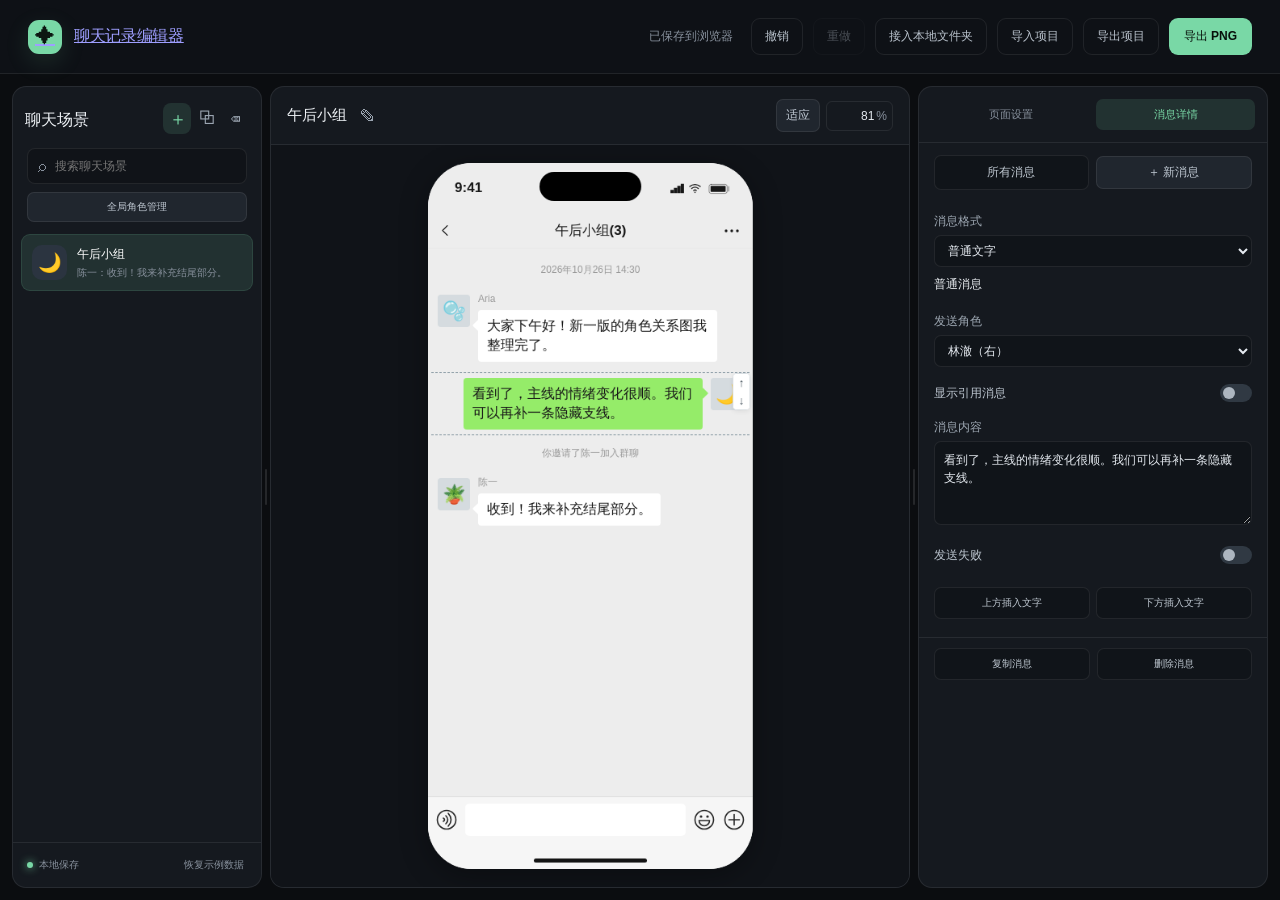
==== commit 4fc78493: "助手：增加返回工作间主页入口" ====
--- a/chat-editor.html
+++ b/chat-editor.html
@@ -10,12 +10,12 @@
   <body>
     <div id="chat-editor" class="theme-wechat">
       <header class="topbar">
-        <div class="brand-lockup">
+        <a class="brand-lockup" href="https://recorderstudio.taile36706.ts.net/oc-workspace-home-preview/" aria-label="返回工作间主页">
           <div class="brand-mark">✦</div>
           <div>
             <div class="brand-title">聊天记录编辑器</div>
           </div>
-        </div>
+        </a>
         <div class="topbar-actions">
           <span class="save-state" id="save-state">已保存到浏览器</span>
           <button class="ghost-button" id="undo-button" type="button" title="撤销（⌘Z）">撤销</button>
